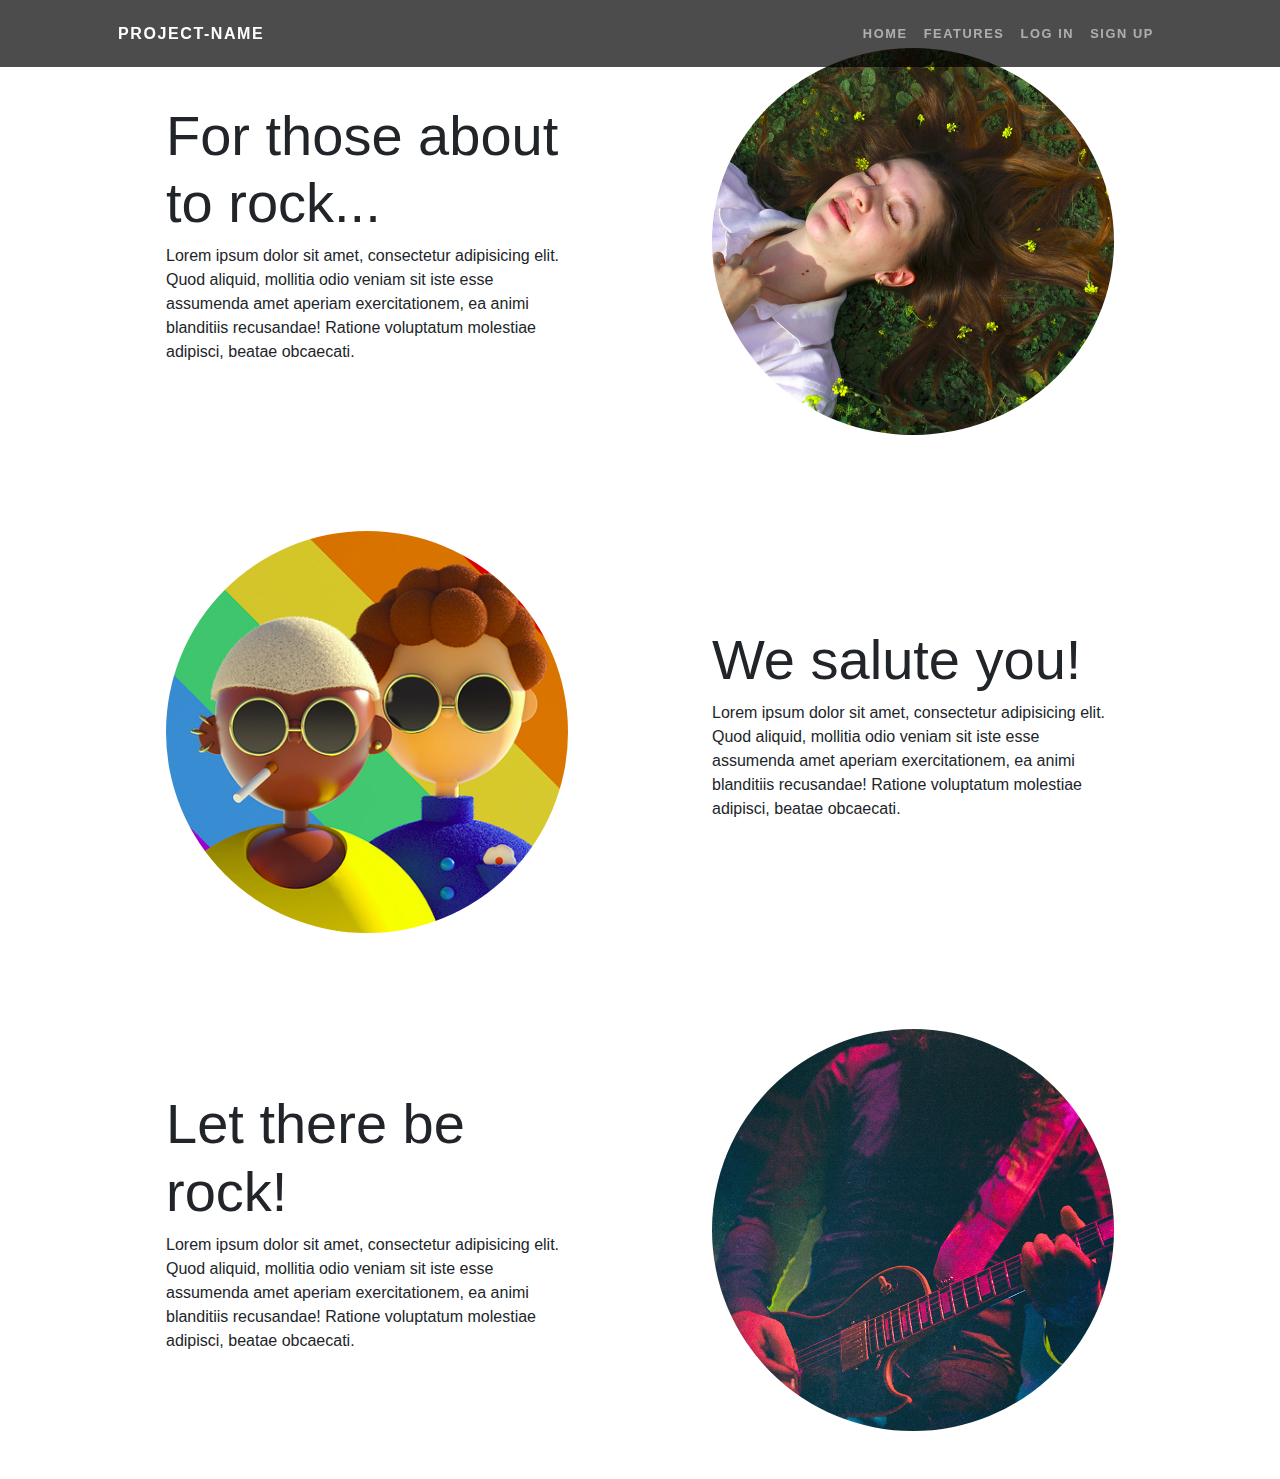
==== features.html @ 98ea4326 "add files" ====
<!DOCTYPE html>
<html lan ='en'>
    <head>
        <link rel = "stylesheet" href="css/features.css"/>
    </head>
    <body id="page-top">
        <nav class="navbar navbar-expand-lg navbar-dark navbar-custom fixed-top">
            <div class="container px-5">
                <a class="navbar-brand" href="#page-top">project-name</a>
                <button class="navbar-toggler" type="button" data-bs-toggle="collapse" data-bs-target="#navbarResponsive" aria-controls="navbarResponsive" aria-expanded="false" aria-label="Toggle navigation"><span class="navbar-toggler-icon"></span></button>
                <div class="collapse navbar-collapse" id="navbarResponsive">
                    <ul class="navbar-nav ms-auto">
                        <li class="nav-item"><a class="nav-link" href="index.html">Home</a></li>
                        <li class="nav-item"><a class="nav-link" href="features.html">Features</a></li>
                        <li class="nav-item"><a class="nav-link" href="#!">Log In</a></li>
                        <li class="nav-item"><a class="nav-link" href="#!">sign up</a></li>
                    </ul>
                </div>
            </div>
        </nav>

        <section id="scroll">
            <div class="container px-5">
                <div class="row gx-5 align-items-center">
                    <div class="col-lg-6 order-lg-2">
                        <div class="p-5"><img class="img-fluid rounded-circle" src="assets/img/2.png" alt="..." /></div>
                    </div>
                    <div class="col-lg-6 order-lg-1">
                        <div class="p-5">
                            <h2 class="display-4">For those about to rock...</h2>
                            <p>Lorem ipsum dolor sit amet, consectetur adipisicing elit. Quod aliquid, mollitia odio veniam sit iste esse assumenda amet aperiam exercitationem, ea animi blanditiis recusandae! Ratione voluptatum molestiae adipisci, beatae obcaecati.</p>
                        </div>
                    </div>
                </div>
            </div>
        </section>
        <!-- Content section 2-->
        <section>
            <div class="container px-5">
                <div class="row gx-5 align-items-center">
                    <div class="col-lg-6">
                        <div class="p-5"><img class="img-fluid rounded-circle" src="assets/img/Screenshot 2022-05-06 at 13-50-47 website.png" alt="..." /></div>
                    </div>
                    <div class="col-lg-6">
                        <div class="p-5">
                            <h2 class="display-4">We salute you!</h2>
                            <p>Lorem ipsum dolor sit amet, consectetur adipisicing elit. Quod aliquid, mollitia odio veniam sit iste esse assumenda amet aperiam exercitationem, ea animi blanditiis recusandae! Ratione voluptatum molestiae adipisci, beatae obcaecati.</p>
                        </div>
                    </div>
                </div>
            </div>
        </section>
        <!-- Content section 3-->
        <section>
            <div class="container px-5">
                <div class="row gx-5 align-items-center">
                    <div class="col-lg-6 order-lg-2">
                        <div class="p-5"><img class="img-fluid rounded-circle" src="assets/img/03.jpg" alt="..." /></div>
                    </div>
                    <div class="col-lg-6 order-lg-1">
                        <div class="p-5">
                            <h2 class="display-4">Let there be rock!</h2>
                            <p>Lorem ipsum dolor sit amet, consectetur adipisicing elit. Quod aliquid, mollitia odio veniam sit iste esse assumenda amet aperiam exercitationem, ea animi blanditiis recusandae! Ratione voluptatum molestiae adipisci, beatae obcaecati.</p>
                        </div>
                    </div>
                </div>
            </div>
        </section>
    </body>
</html>
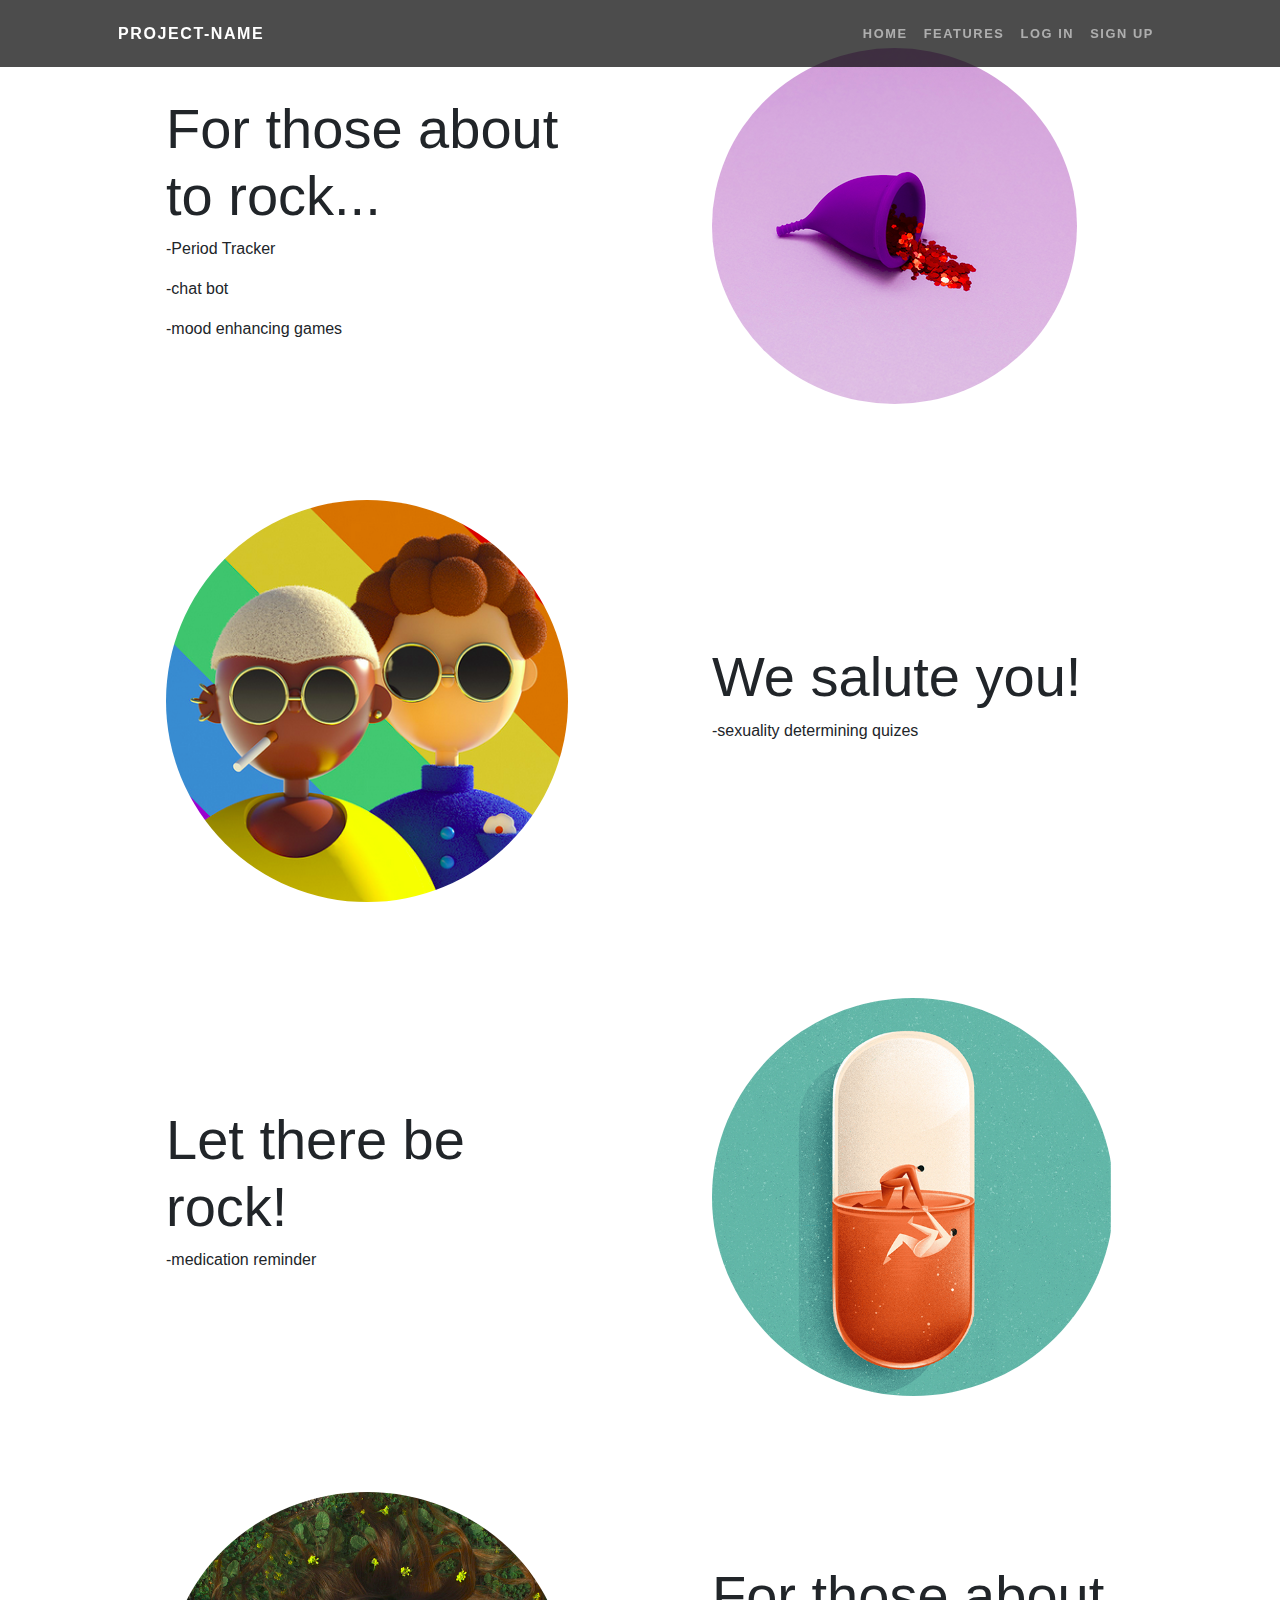
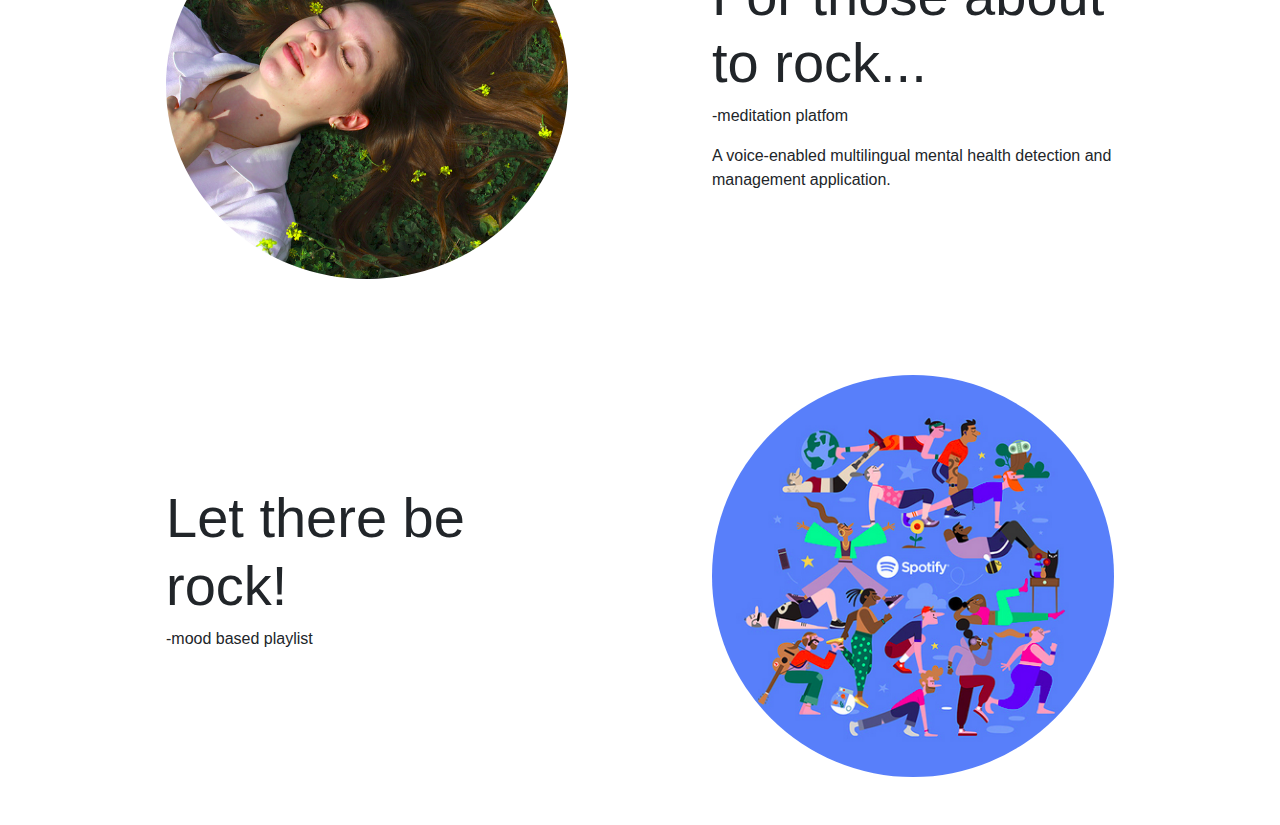
==== commit d390d7a8: "add files" ====
--- a/features.html
+++ b/features.html
@@ -23,12 +23,14 @@
             <div class="container px-5">
                 <div class="row gx-5 align-items-center">
                     <div class="col-lg-6 order-lg-2">
-                        <div class="p-5"><img class="img-fluid rounded-circle" src="assets/img/2.png" alt="..." /></div>
+                        <div class="p-5"><img class="img-fluid rounded-circle" src="assets/img/5.png" alt="..." /></div>
                     </div>
                     <div class="col-lg-6 order-lg-1">
                         <div class="p-5">
                             <h2 class="display-4">For those about to rock...</h2>
-                            <p>Lorem ipsum dolor sit amet, consectetur adipisicing elit. Quod aliquid, mollitia odio veniam sit iste esse assumenda amet aperiam exercitationem, ea animi blanditiis recusandae! Ratione voluptatum molestiae adipisci, beatae obcaecati.</p>
+                            <p>-Period Tracker</p>
+                            <p>-chat bot</p>
+                            <p>-mood enhancing games</p>
                         </div>
                     </div>
                 </div>
@@ -44,7 +46,41 @@
                     <div class="col-lg-6">
                         <div class="p-5">
                             <h2 class="display-4">We salute you!</h2>
-                            <p>Lorem ipsum dolor sit amet, consectetur adipisicing elit. Quod aliquid, mollitia odio veniam sit iste esse assumenda amet aperiam exercitationem, ea animi blanditiis recusandae! Ratione voluptatum molestiae adipisci, beatae obcaecati.</p>
+                            <p>-sexuality determining quizes</p>
+                        </div>
+                    </div>
+                </div>
+            </div>
+        </section>
+        <!-- Content section 3-->
+        
+        <section>
+            <div class="container px-5">
+                <div class="row gx-5 align-items-center">
+                    <div class="col-lg-6 order-lg-2">
+                        <div class="p-5"><img class="img-fluid rounded-circle" src="assets/img/6.png" alt="..." /></div>
+                    </div>
+                    <div class="col-lg-6 order-lg-1">
+                        <div class="p-5">
+                            <h2 class="display-4">Let there be rock!</h2>
+                            <p>-medication reminder</p>
+                        </div>
+                    </div>
+                </div>
+            </div>
+        </section>
+
+        <section>
+            <div class="container px-5">
+                <div class="row gx-5 align-items-center">
+                    <div class="col-lg-6">
+                        <div class="p-5"><img class="img-fluid rounded-circle" src="assets/img/2.png" alt="..." /></div>
+                    </div>
+                    <div class="col-lg-6">
+                        <div class="p-5">
+                            <h2 class="display-4">For those about to rock...</h2>
+                            <p>-meditation platfom</p>
+                            <p>A voice-enabled multilingual mental health detection and management application.</p>
                         </div>
                     </div>
                 </div>
@@ -55,12 +91,12 @@
             <div class="container px-5">
                 <div class="row gx-5 align-items-center">
                     <div class="col-lg-6 order-lg-2">
-                        <div class="p-5"><img class="img-fluid rounded-circle" src="assets/img/03.jpg" alt="..." /></div>
+                        <div class="p-5"><img class="img-fluid rounded-circle" src="assets/img/4.png" alt="..." /></div>
                     </div>
                     <div class="col-lg-6 order-lg-1">
                         <div class="p-5">
                             <h2 class="display-4">Let there be rock!</h2>
-                            <p>Lorem ipsum dolor sit amet, consectetur adipisicing elit. Quod aliquid, mollitia odio veniam sit iste esse assumenda amet aperiam exercitationem, ea animi blanditiis recusandae! Ratione voluptatum molestiae adipisci, beatae obcaecati.</p>
+                            <p>-mood based playlist</p>
                         </div>
                     </div>
                 </div>
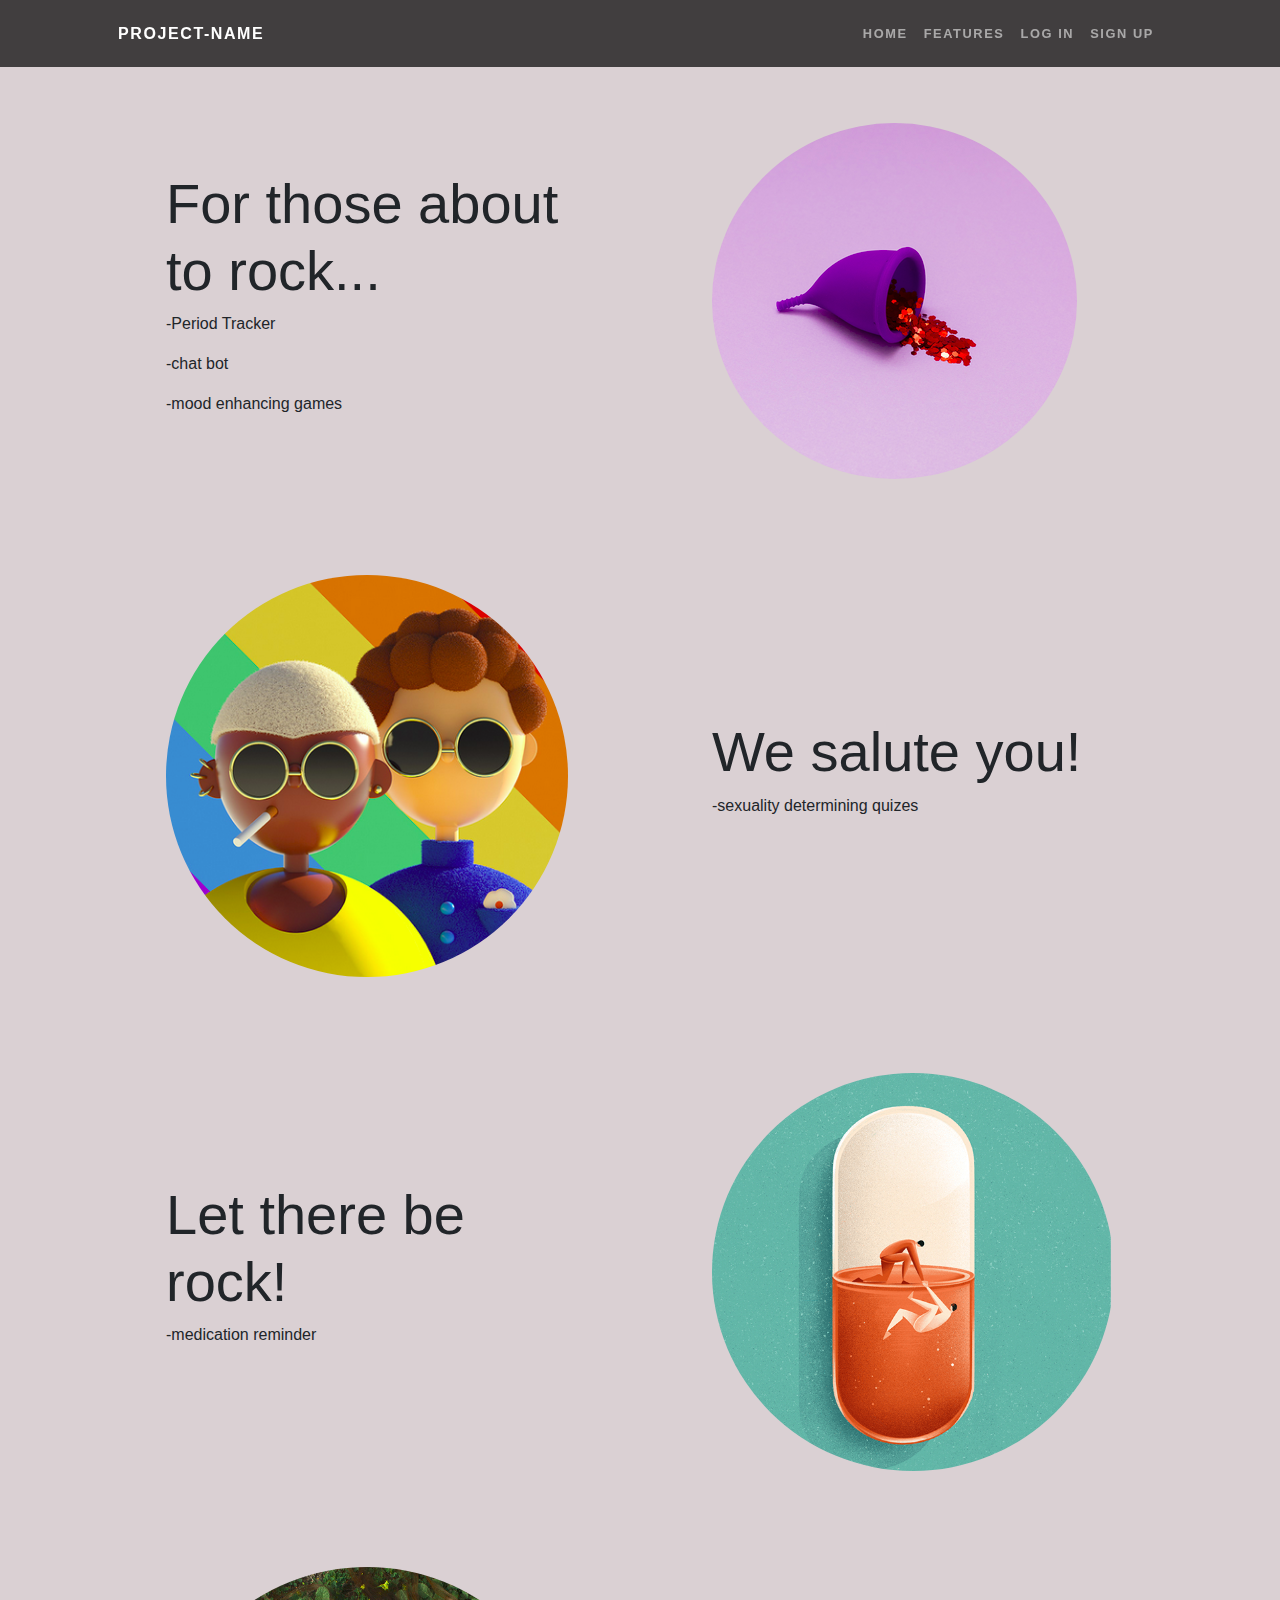
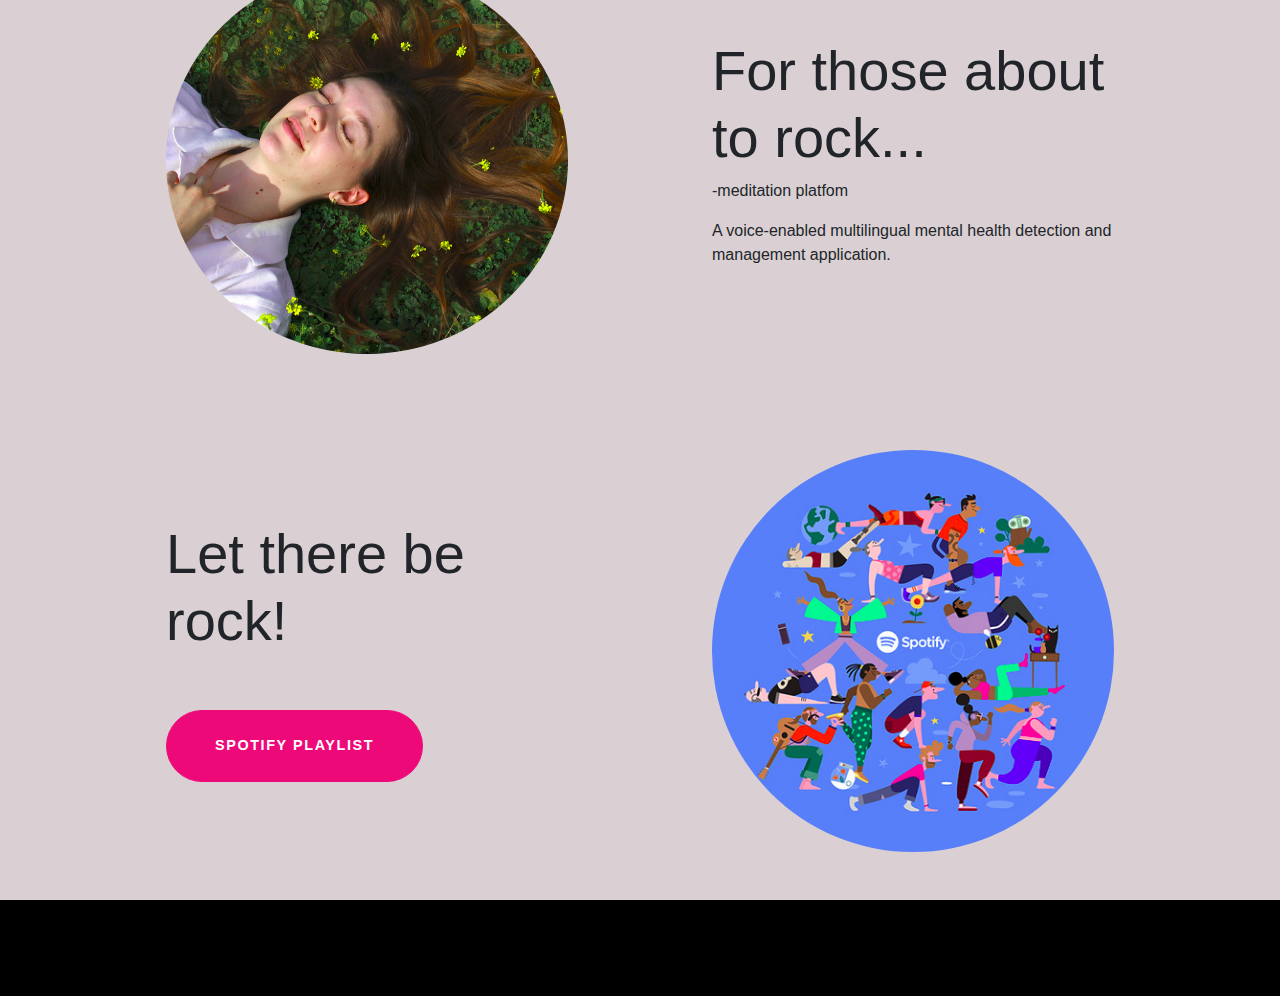
==== commit 40ee41c5: "add files" ====
--- a/features.html
+++ b/features.html
@@ -3,6 +3,7 @@
     <head>
         <link rel = "stylesheet" href="css/features.css"/>
     </head>
+    <body style="background-color:rgb(218, 208, 211);"></body>
     <body id="page-top">
         <nav class="navbar navbar-expand-lg navbar-dark navbar-custom fixed-top">
             <div class="container px-5">
@@ -18,7 +19,7 @@
                 </div>
             </div>
         </nav>
-
+        <!-- Content section 1-->
         <section id="scroll">
             <div class="container px-5">
                 <div class="row gx-5 align-items-center">
@@ -53,7 +54,6 @@
             </div>
         </section>
         <!-- Content section 3-->
-        
         <section>
             <div class="container px-5">
                 <div class="row gx-5 align-items-center">
@@ -69,7 +69,7 @@
                 </div>
             </div>
         </section>
-
+        <!-- Content section 4-->
         <section>
             <div class="container px-5">
                 <div class="row gx-5 align-items-center">
@@ -86,7 +86,7 @@
                 </div>
             </div>
         </section>
-        <!-- Content section 3-->
+        <!-- Content section 5-->
         <section>
             <div class="container px-5">
                 <div class="row gx-5 align-items-center">
@@ -96,11 +96,14 @@
                     <div class="col-lg-6 order-lg-1">
                         <div class="p-5">
                             <h2 class="display-4">Let there be rock!</h2>
-                            <p>-mood based playlist</p>
-                        </div>
+                            <a class="btn btn-primary btn-xl rounded-pill mt-5" href="s/SpotifyWebAPI/index.html">SPOTIFY PLAYLIST</a>
                     </div>
                 </div>
             </div>
         </section>
+        <!--footer-->
+        <footer class="py-5 bg-black">
+
+        </footer>
     </body>
 </html>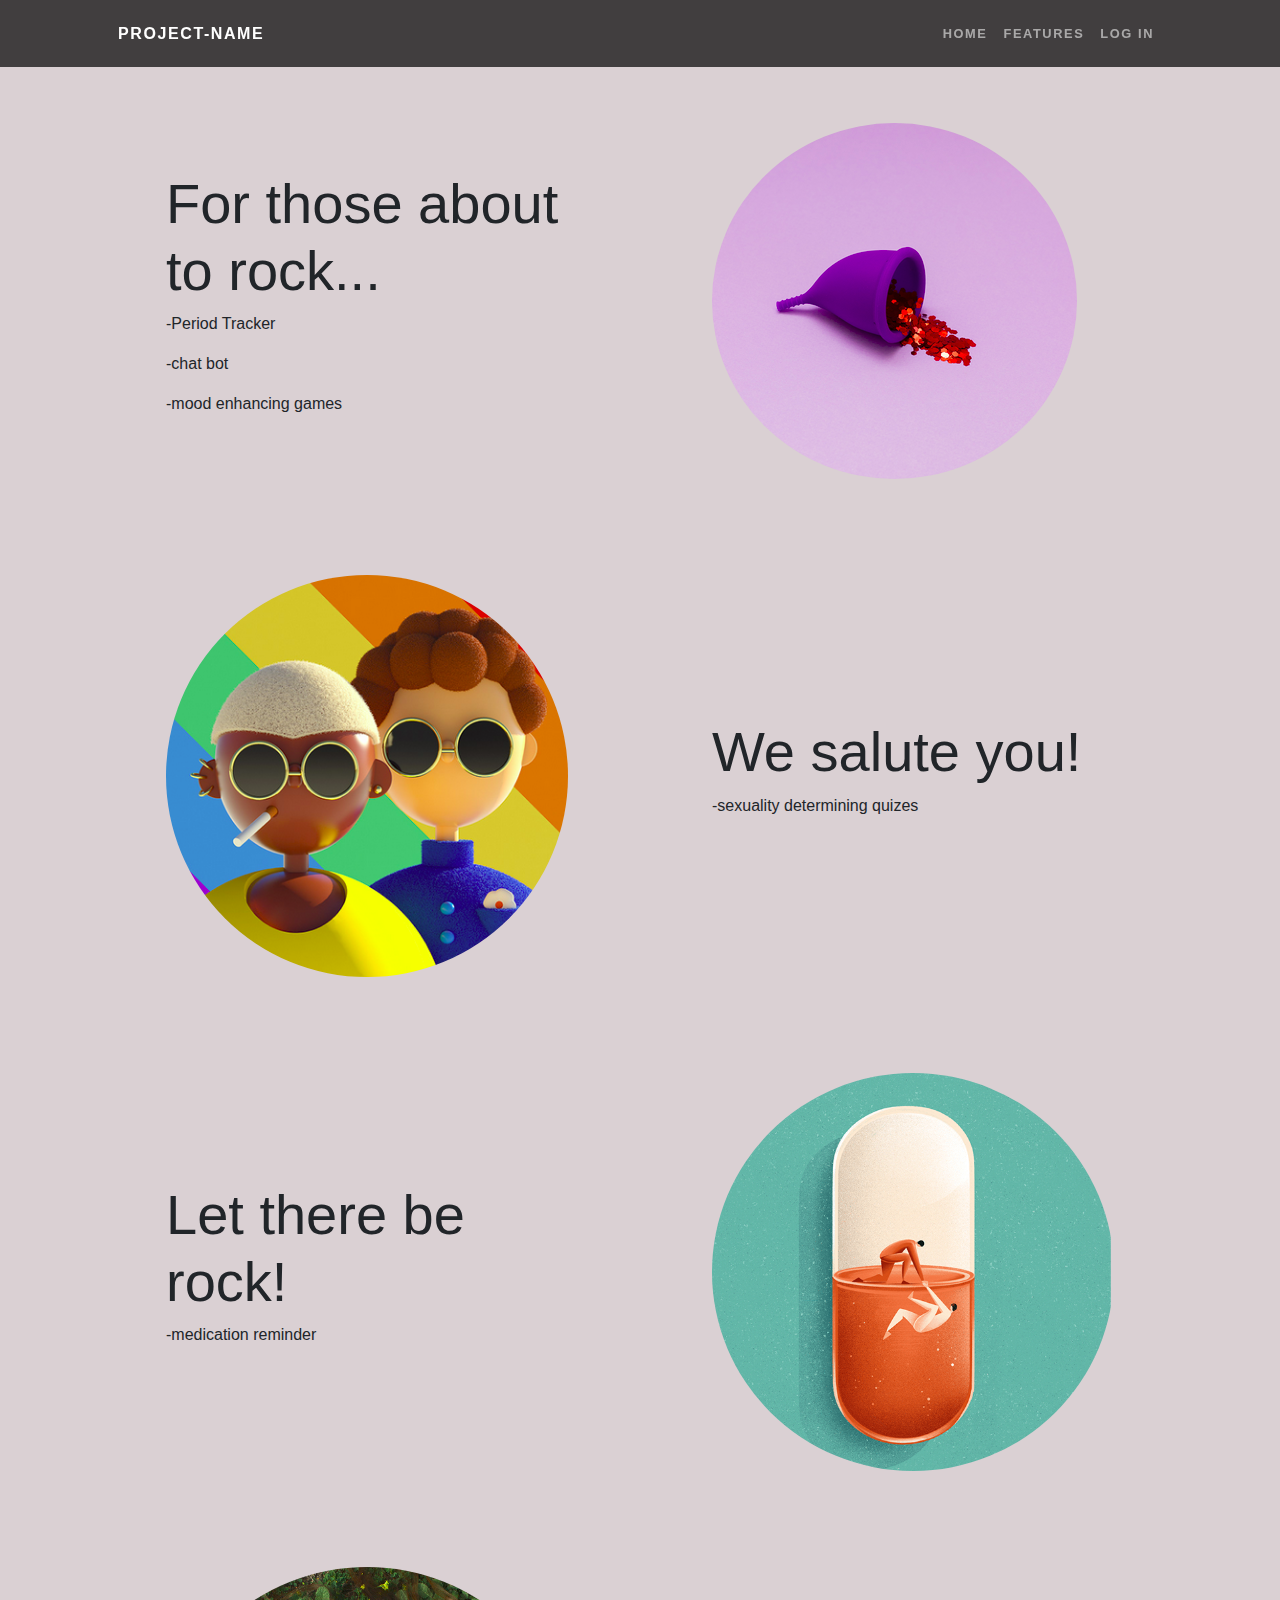
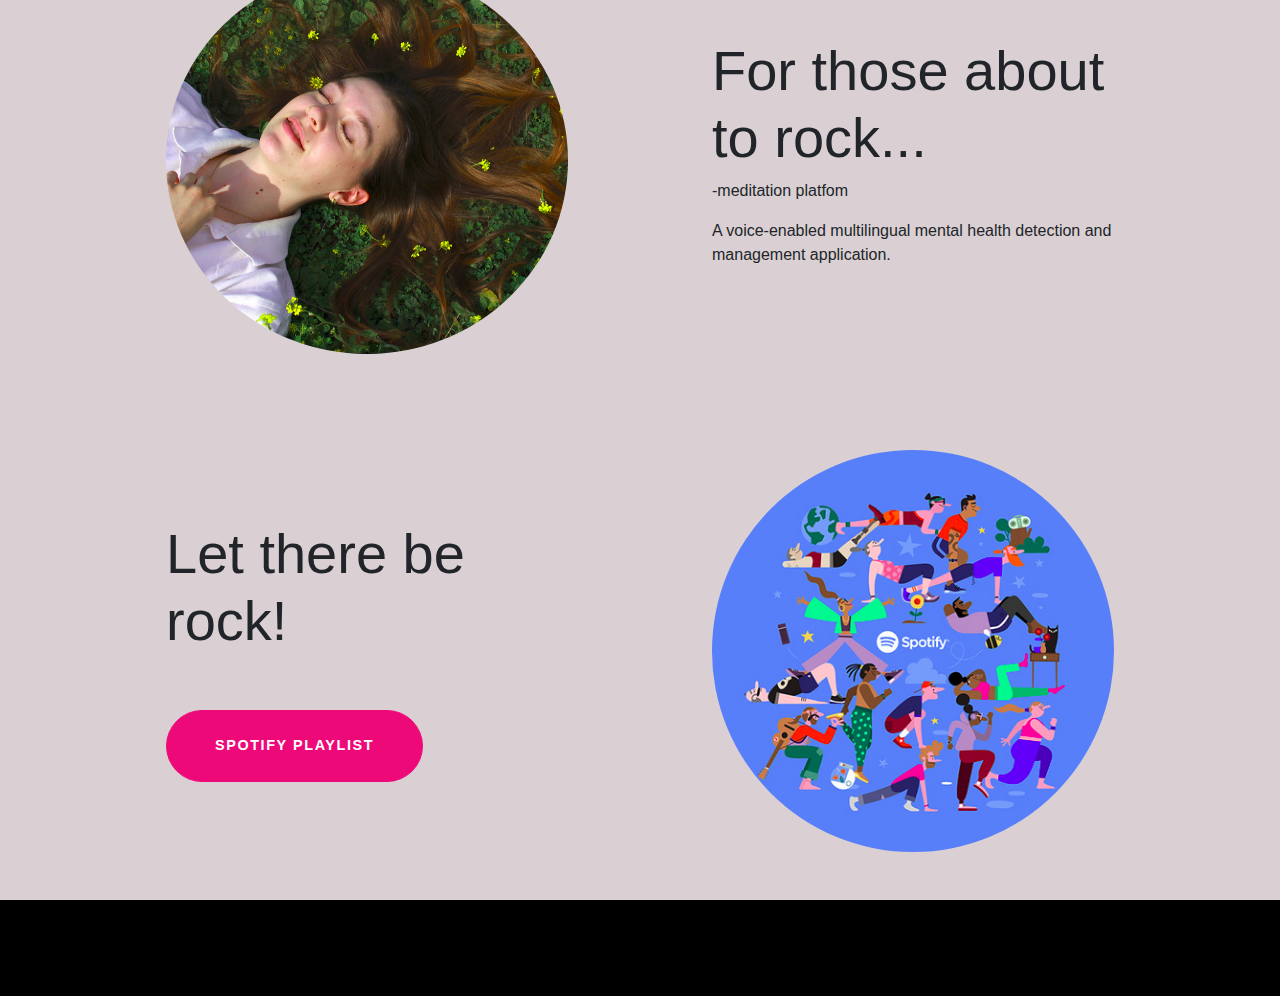
==== commit f3d2cb80: "add playlist" ====
--- a/features.html
+++ b/features.html
@@ -14,7 +14,6 @@
                         <li class="nav-item"><a class="nav-link" href="index.html">Home</a></li>
                         <li class="nav-item"><a class="nav-link" href="features.html">Features</a></li>
                         <li class="nav-item"><a class="nav-link" href="#!">Log In</a></li>
-                        <li class="nav-item"><a class="nav-link" href="#!">sign up</a></li>
                     </ul>
                 </div>
             </div>
@@ -96,7 +95,7 @@
                     <div class="col-lg-6 order-lg-1">
                         <div class="p-5">
                             <h2 class="display-4">Let there be rock!</h2>
-                            <a class="btn btn-primary btn-xl rounded-pill mt-5" href="s/SpotifyWebAPI/index.html">SPOTIFY PLAYLIST</a>
+                            <a class="btn btn-primary btn-xl rounded-pill mt-5" href="playlist/index.html">SPOTIFY PLAYLIST</a>
                     </div>
                 </div>
             </div>
